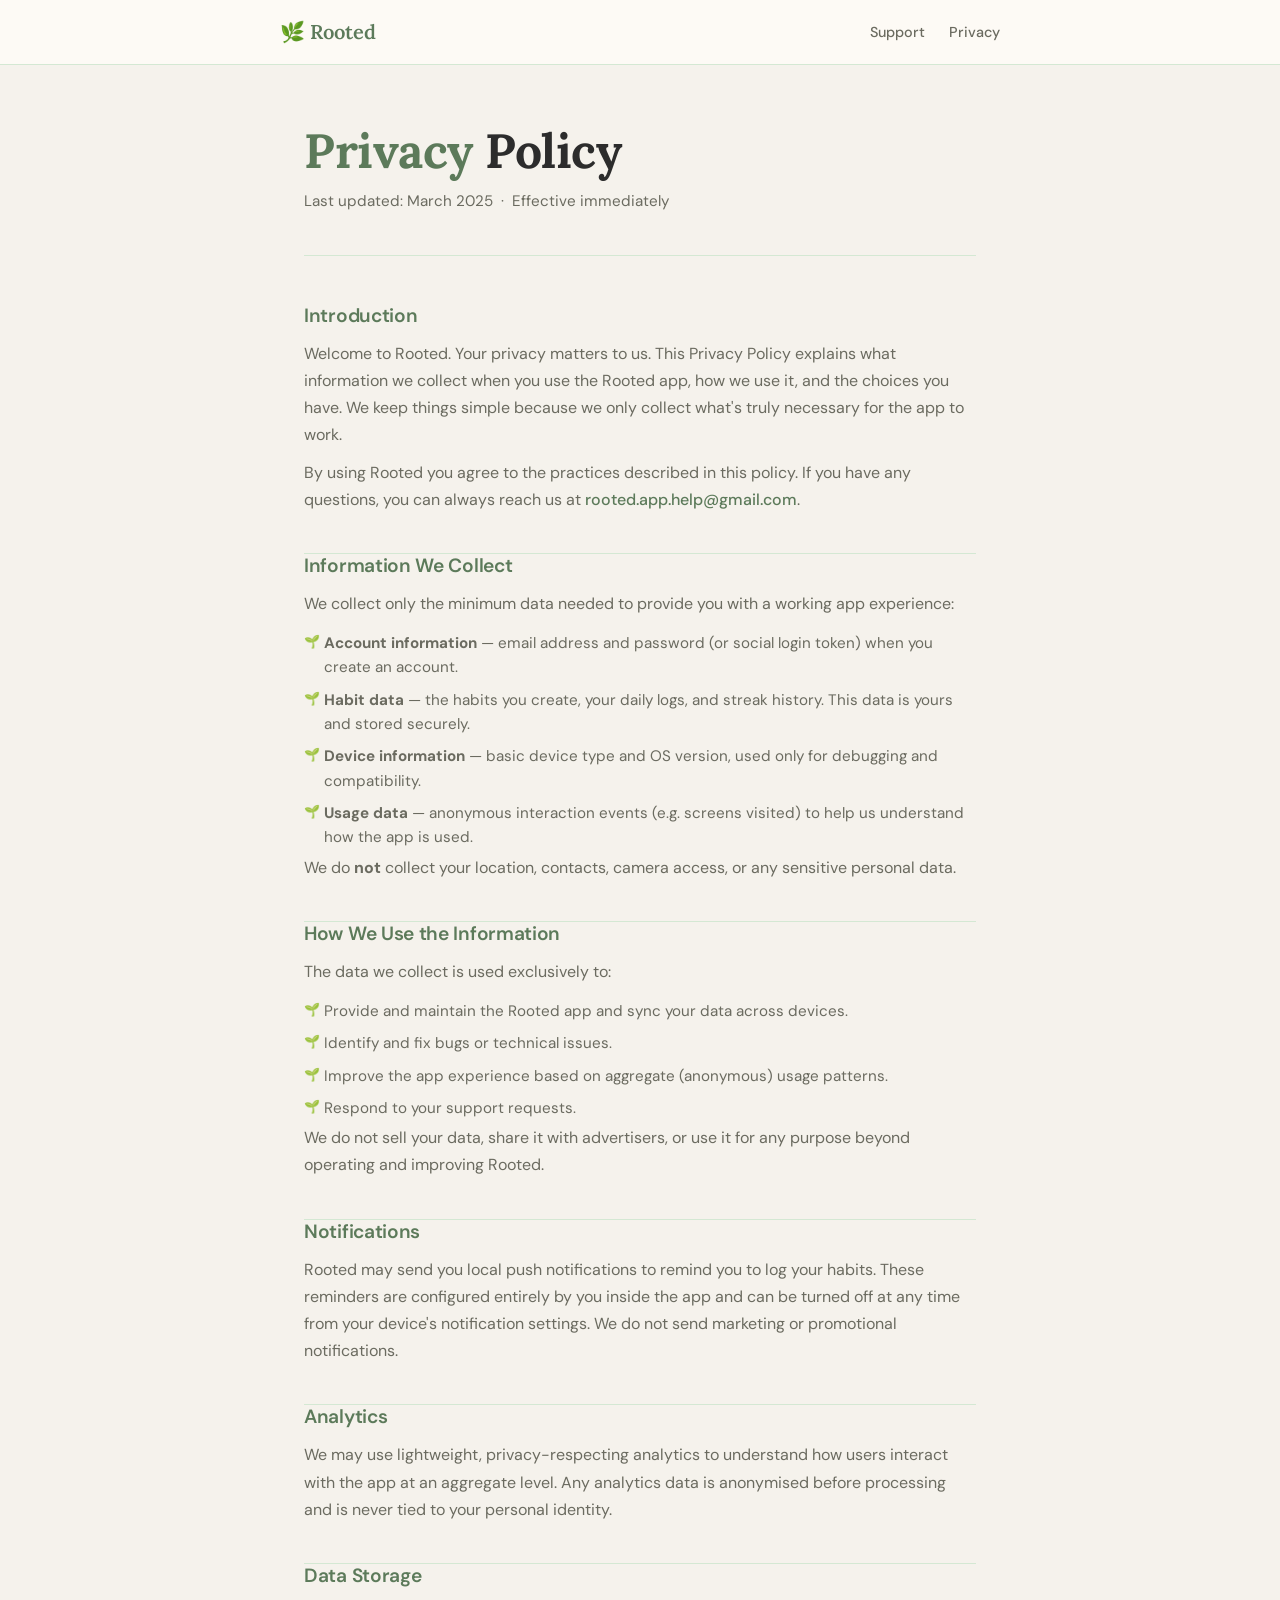
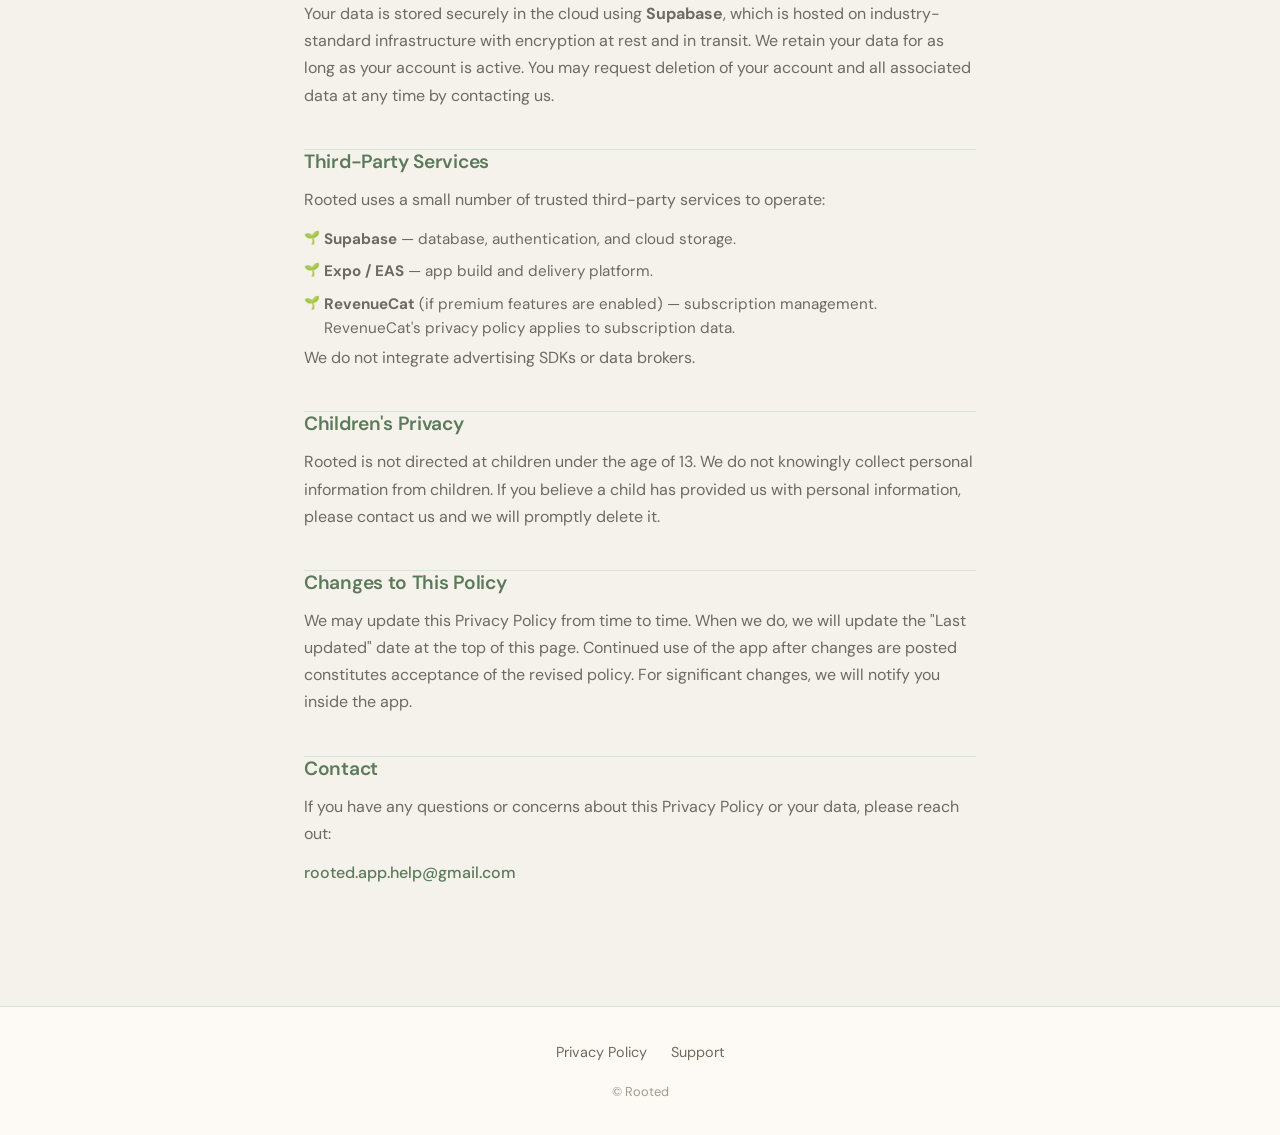
==== privacy.html @ 928f8c45 "minor changes" ====
<!DOCTYPE html>
<html lang="en">
<head>
  <meta charset="UTF-8" />
  <meta name="viewport" content="width=device-width, initial-scale=1.0" />
  <title>Privacy Policy — Rooted</title>
  <meta name="description" content="Rooted privacy policy — how we collect, use, and protect your data." />
  <link rel="preconnect" href="https://fonts.googleapis.com" />
  <link href="https://fonts.googleapis.com/css2?family=Lora:ital,wght@0,400;0,600;1,400&family=DM+Sans:wght@300;400;500;600&display=swap" rel="stylesheet" />
  <link rel="stylesheet" href="styles.css" />
</head>
<body>

  <!-- Navigation -->
  <nav>
    <div class="nav-inner">
      <a href="index.html" class="nav-logo">🌿 Rooted</a>
      <ul class="nav-links">
        <li><a href="support.html">Support</a></li>
        <li><a href="privacy.html">Privacy</a></li>
      </ul>
    </div>
  </nav>

  <!-- Page Hero -->
  <div class="container">
    <div class="page-hero">
      <h1><span>Privacy</span> Policy</h1>
      <p>Last updated: March 2025 &nbsp;·&nbsp; Effective immediately</p>
    </div>
  </div>

  <!-- Content -->
  <div class="container prose" style="padding-bottom: 80px;">

    <section>
      <h2>Introduction</h2>
      <p>
        Welcome to Rooted. Your privacy matters to us. This Privacy Policy explains what information we collect when
        you use the Rooted app, how we use it, and the choices you have. We keep things simple because we only collect
        what's truly necessary for the app to work.
      </p>
      <p>
        By using Rooted you agree to the practices described in this policy. If you have any questions, you can always
        reach us at <a href="mailto:rooted.app.help@gmail.com">rooted.app.help@gmail.com</a>.
      </p>
    </section>

    <section>
      <h2>Information We Collect</h2>
      <p>We collect only the minimum data needed to provide you with a working app experience:</p>
      <ul>
        <li><strong>Account information</strong> — email address and password (or social login token) when you create an account.</li>
        <li><strong>Habit data</strong> — the habits you create, your daily logs, and streak history. This data is yours and stored securely.</li>
        <li><strong>Device information</strong> — basic device type and OS version, used only for debugging and compatibility.</li>
        <li><strong>Usage data</strong> — anonymous interaction events (e.g. screens visited) to help us understand how the app is used.</li>
      </ul>
      <p>We do <strong>not</strong> collect your location, contacts, camera access, or any sensitive personal data.</p>
    </section>

    <section>
      <h2>How We Use the Information</h2>
      <p>The data we collect is used exclusively to:</p>
      <ul>
        <li>Provide and maintain the Rooted app and sync your data across devices.</li>
        <li>Identify and fix bugs or technical issues.</li>
        <li>Improve the app experience based on aggregate (anonymous) usage patterns.</li>
        <li>Respond to your support requests.</li>
      </ul>
      <p>We do not sell your data, share it with advertisers, or use it for any purpose beyond operating and improving Rooted.</p>
    </section>

    <section>
      <h2>Notifications</h2>
      <p>
        Rooted may send you local push notifications to remind you to log your habits. These reminders are configured
        entirely by you inside the app and can be turned off at any time from your device's notification settings.
        We do not send marketing or promotional notifications.
      </p>
    </section>

    <section>
      <h2>Analytics</h2>
      <p>
        We may use lightweight, privacy-respecting analytics to understand how users interact with the app at an
        aggregate level. Any analytics data is anonymised before processing and is never tied to your personal identity.
      </p>
    </section>

    <section>
      <h2>Data Storage</h2>
      <p>
        Your data is stored securely in the cloud using <strong>Supabase</strong>, which is hosted on industry-standard
        infrastructure with encryption at rest and in transit. We retain your data for as long as your account is active.
        You may request deletion of your account and all associated data at any time by contacting us.
      </p>
    </section>

    <section>
      <h2>Third-Party Services</h2>
      <p>Rooted uses a small number of trusted third-party services to operate:</p>
      <ul>
        <li><strong>Supabase</strong> — database, authentication, and cloud storage.</li>
        <li><strong>Expo / EAS</strong> — app build and delivery platform.</li>
        <li><strong>RevenueCat</strong> (if premium features are enabled) — subscription management. RevenueCat's privacy policy applies to subscription data.</li>
      </ul>
      <p>We do not integrate advertising SDKs or data brokers.</p>
    </section>

    <section>
      <h2>Children's Privacy</h2>
      <p>
        Rooted is not directed at children under the age of 13. We do not knowingly collect personal information from
        children. If you believe a child has provided us with personal information, please contact us and we will
        promptly delete it.
      </p>
    </section>

    <section>
      <h2>Changes to This Policy</h2>
      <p>
        We may update this Privacy Policy from time to time. When we do, we will update the "Last updated" date at the
        top of this page. Continued use of the app after changes are posted constitutes acceptance of the revised policy.
        For significant changes, we will notify you inside the app.
      </p>
    </section>

    <section>
      <h2>Contact</h2>
      <p>
        If you have any questions or concerns about this Privacy Policy or your data, please reach out:
      </p>
      <p style="margin-top: 12px;">
        <a href="mailto:rooted.app.help@gmail.com">rooted.app.help@gmail.com</a>
      </p>
    </section>

  </div>

  <!-- Footer -->
  <footer>
    <div class="footer-inner">
      <ul class="footer-links">
        <li><a href="privacy.html">Privacy Policy</a></li>
        <li><a href="support.html">Support</a></li>
      </ul>
      <p class="footer-copy">&copy; Rooted</p>
    </div>
  </footer>

</body>
</html>
---- styles.css ----
/* =============================================
   Rooted — Website Stylesheet
   ============================================= */

:root {
  --bg-warm: #F5F2EC;
  --bg-cream: #FDFAF5;
  --green: #5C7A5A;
  --green-mid: #8BAF89;
  --green-pale: #D4E8D3;
  --sand: #E8D5B0;
  --sand-dark: #C4A882;
  --text: #2C2C2C;
  --text-mid: #6B6B60;
  --text-light: #9B9B8E;
  --radius: 16px;
  --radius-sm: 10px;
  --max-width: 720px;
}

*, *::before, *::after {
  box-sizing: border-box;
  margin: 0;
  padding: 0;
}

html {
  font-size: 16px;
  scroll-behavior: smooth;
}

body {
  font-family: 'DM Sans', -apple-system, BlinkMacSystemFont, 'Segoe UI', sans-serif;
  background: var(--bg-warm);
  color: var(--text);
  line-height: 1.6;
  min-height: 100vh;
}

/* ── Typography ── */
h1, h2, h3 {
  font-family: 'Lora', Georgia, serif;
  line-height: 1.25;
  color: var(--text);
}

h1 { font-size: clamp(2rem, 5vw, 3rem); letter-spacing: -0.5px; }
h2 { font-size: clamp(1.4rem, 3vw, 1.9rem); letter-spacing: -0.3px; }
h3 { font-size: 1.15rem; font-family: 'DM Sans', sans-serif; font-weight: 600; }

p {
  color: var(--text-mid);
  font-size: 1rem;
  line-height: 1.7;
}

a {
  color: var(--green);
  text-decoration: none;
}

a:hover {
  text-decoration: underline;
}

/* ── Layout ── */
.container {
  max-width: var(--max-width);
  margin: 0 auto;
  padding: 0 24px;
}

section {
  padding: 64px 0;
}

/* ── Nav ── */
nav {
  background: var(--bg-cream);
  border-bottom: 1px solid var(--green-pale);
  padding: 16px 24px;
  position: sticky;
  top: 0;
  z-index: 100;
}

.nav-inner {
  max-width: var(--max-width);
  margin: 0 auto;
  display: flex;
  align-items: center;
  justify-content: space-between;
}

.nav-logo {
  font-family: 'Lora', serif;
  font-size: 1.25rem;
  color: var(--green);
  font-weight: 600;
  text-decoration: none;
}

.nav-logo:hover {
  text-decoration: none;
  color: var(--green);
  opacity: 0.85;
}

.nav-links {
  display: flex;
  gap: 24px;
  list-style: none;
}

.nav-links a {
  font-size: 0.9rem;
  color: var(--text-mid);
  font-weight: 500;
}

.nav-links a:hover {
  color: var(--green);
  text-decoration: none;
}

/* ── Hero ── */
.hero {
  padding: 80px 0 72px;
  text-align: center;
}

.hero-plant {
  font-size: 3.5rem;
  margin-bottom: 24px;
  display: block;
}

.hero h1 {
  margin-bottom: 12px;
}

.hero h1 span {
  color: var(--green);
}

.hero-tagline {
  font-size: 1.2rem;
  color: var(--text-mid);
  margin-bottom: 20px;
  font-style: italic;
  font-family: 'Lora', serif;
}

.hero-desc {
  max-width: 500px;
  margin: 0 auto 40px;
  font-size: 1rem;
  color: var(--text-mid);
}

/* ── Buttons ── */
.btn-group {
  display: flex;
  gap: 12px;
  justify-content: center;
  flex-wrap: wrap;
}

.btn {
  display: inline-flex;
  align-items: center;
  gap: 8px;
  padding: 13px 24px;
  border-radius: var(--radius-sm);
  font-size: 0.95rem;
  font-weight: 600;
  font-family: 'DM Sans', sans-serif;
  cursor: pointer;
  transition: opacity 0.15s ease, transform 0.1s ease;
  text-decoration: none;
}

.btn:hover {
  opacity: 0.88;
  transform: translateY(-1px);
  text-decoration: none;
}

.btn:active {
  transform: translateY(0);
}

.btn-primary {
  background: var(--green);
  color: #fff;
}

.btn-outline {
  background: transparent;
  color: var(--green);
  border: 1.5px solid var(--green);
}

/* ── Features ── */
.features {
  background: var(--bg-cream);
  border-top: 1px solid var(--green-pale);
  border-bottom: 1px solid var(--green-pale);
}

.features-grid {
  display: grid;
  grid-template-columns: repeat(auto-fit, minmax(200px, 1fr));
  gap: 32px;
  margin-top: 40px;
}

.feature-card {
  background: var(--bg-warm);
  border-radius: var(--radius);
  padding: 28px 24px;
  border: 1px solid var(--green-pale);
}

.feature-icon {
  font-size: 2rem;
  margin-bottom: 14px;
  display: block;
}

.feature-card h3 {
  margin-bottom: 8px;
  color: var(--text);
}

.feature-card p {
  font-size: 0.9rem;
}

/* ── Download ── */
.download {
  text-align: center;
}

.download h2 {
  margin-bottom: 12px;
}

.download p {
  margin-bottom: 32px;
}

.store-note {
  margin-top: 16px;
  font-size: 0.8rem;
  color: var(--text-light);
}

/* ── Footer ── */
footer {
  background: var(--bg-cream);
  border-top: 1px solid var(--green-pale);
  padding: 32px 24px;
  text-align: center;
}

.footer-inner {
  max-width: var(--max-width);
  margin: 0 auto;
}

.footer-links {
  display: flex;
  justify-content: center;
  gap: 24px;
  list-style: none;
  margin-bottom: 16px;
}

.footer-links a {
  font-size: 0.9rem;
  color: var(--text-mid);
}

.footer-copy {
  font-size: 0.8rem;
  color: var(--text-light);
}

/* ── Section headers ── */
.section-header {
  text-align: center;
  margin-bottom: 8px;
}

.section-sub {
  text-align: center;
  color: var(--text-mid);
  max-width: 460px;
  margin: 0 auto;
  font-size: 0.95rem;
}

/* ── Page (privacy / support) ── */
.page-hero {
  padding: 56px 0 40px;
  border-bottom: 1px solid var(--green-pale);
  margin-bottom: 48px;
}

.page-hero h1 span {
  color: var(--green);
}

.page-hero p {
  margin-top: 8px;
  font-size: 0.95rem;
}

.prose section {
  padding: 0 0 40px;
  border-bottom: 1px solid var(--green-pale);
  margin-bottom: 0;
}

.prose section:last-child {
  border-bottom: none;
}

.prose h2 {
  font-size: 1.2rem;
  margin-bottom: 12px;
  color: var(--green);
  font-family: 'DM Sans', sans-serif;
  font-weight: 600;
}

.prose p + p {
  margin-top: 10px;
}

.prose ul {
  list-style: none;
  margin-top: 10px;
}

.prose ul li {
  padding: 4px 0 4px 20px;
  position: relative;
  color: var(--text-mid);
  font-size: 0.95rem;
}

.prose ul li::before {
  content: '🌱';
  position: absolute;
  left: 0;
  font-size: 0.8rem;
  top: 5px;
}

.prose a {
  color: var(--green);
  font-weight: 500;
}

/* ── Support FAQ ── */
.faq-item {
  background: var(--bg-cream);
  border: 1px solid var(--green-pale);
  border-radius: var(--radius-sm);
  padding: 20px 24px;
  margin-bottom: 12px;
}

.faq-item h3 {
  font-size: 0.95rem;
  font-weight: 600;
  margin-bottom: 6px;
  color: var(--text);
}

.faq-item p {
  font-size: 0.9rem;
}

.contact-card {
  background: var(--green-pale);
  border-radius: var(--radius);
  padding: 32px 28px;
  text-align: center;
  margin-top: 8px;
}

.contact-card h2 {
  margin-bottom: 10px;
  font-size: 1.4rem;
}

.contact-card p {
  margin-bottom: 20px;
}

.contact-email {
  display: inline-block;
  font-size: 1rem;
  font-weight: 600;
  color: var(--green);
  background: #fff;
  padding: 12px 24px;
  border-radius: var(--radius-sm);
  border: 1.5px solid var(--green-mid);
}

.contact-email:hover {
  text-decoration: none;
  background: var(--bg-warm);
}

/* ── Responsive ── */
@media (max-width: 480px) {
  .nav-links { display: none; }
  .features-grid { grid-template-columns: 1fr; }
  section { padding: 48px 0; }
  .hero { padding: 56px 0 48px; }
}
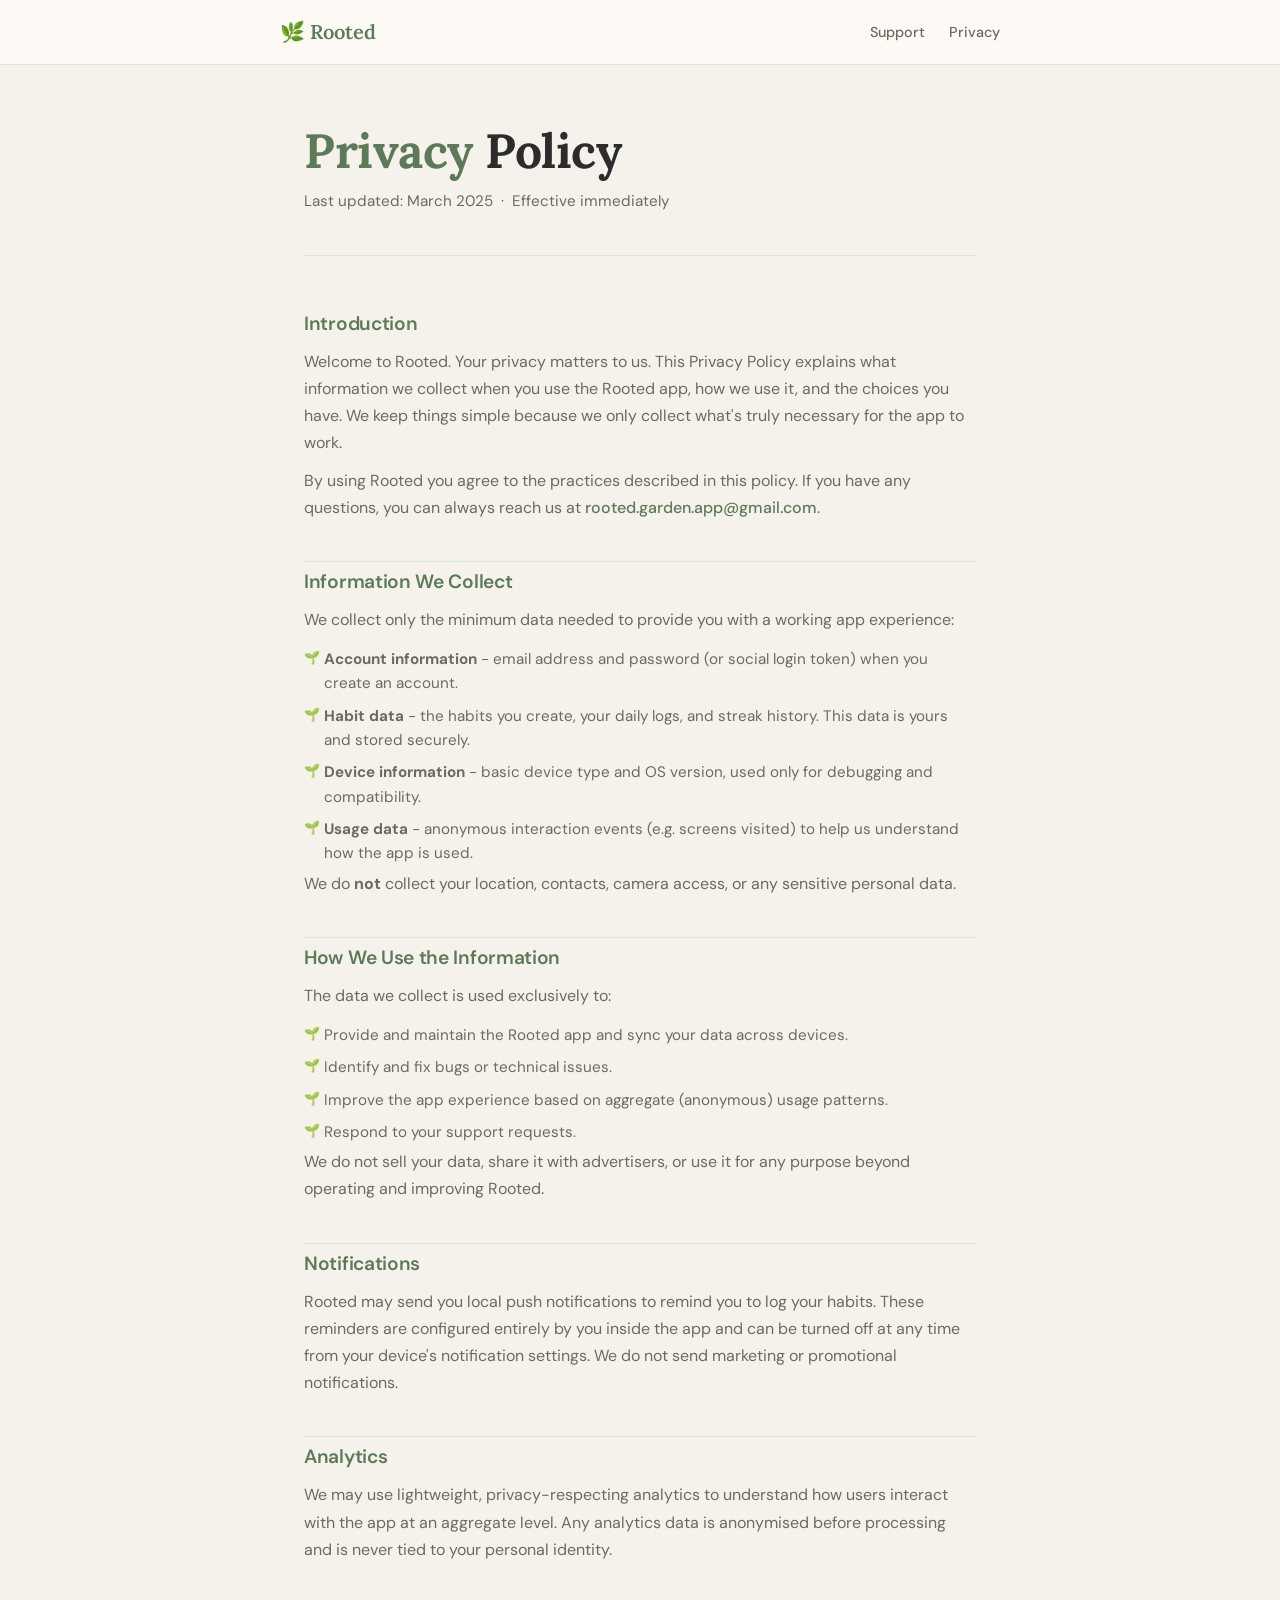
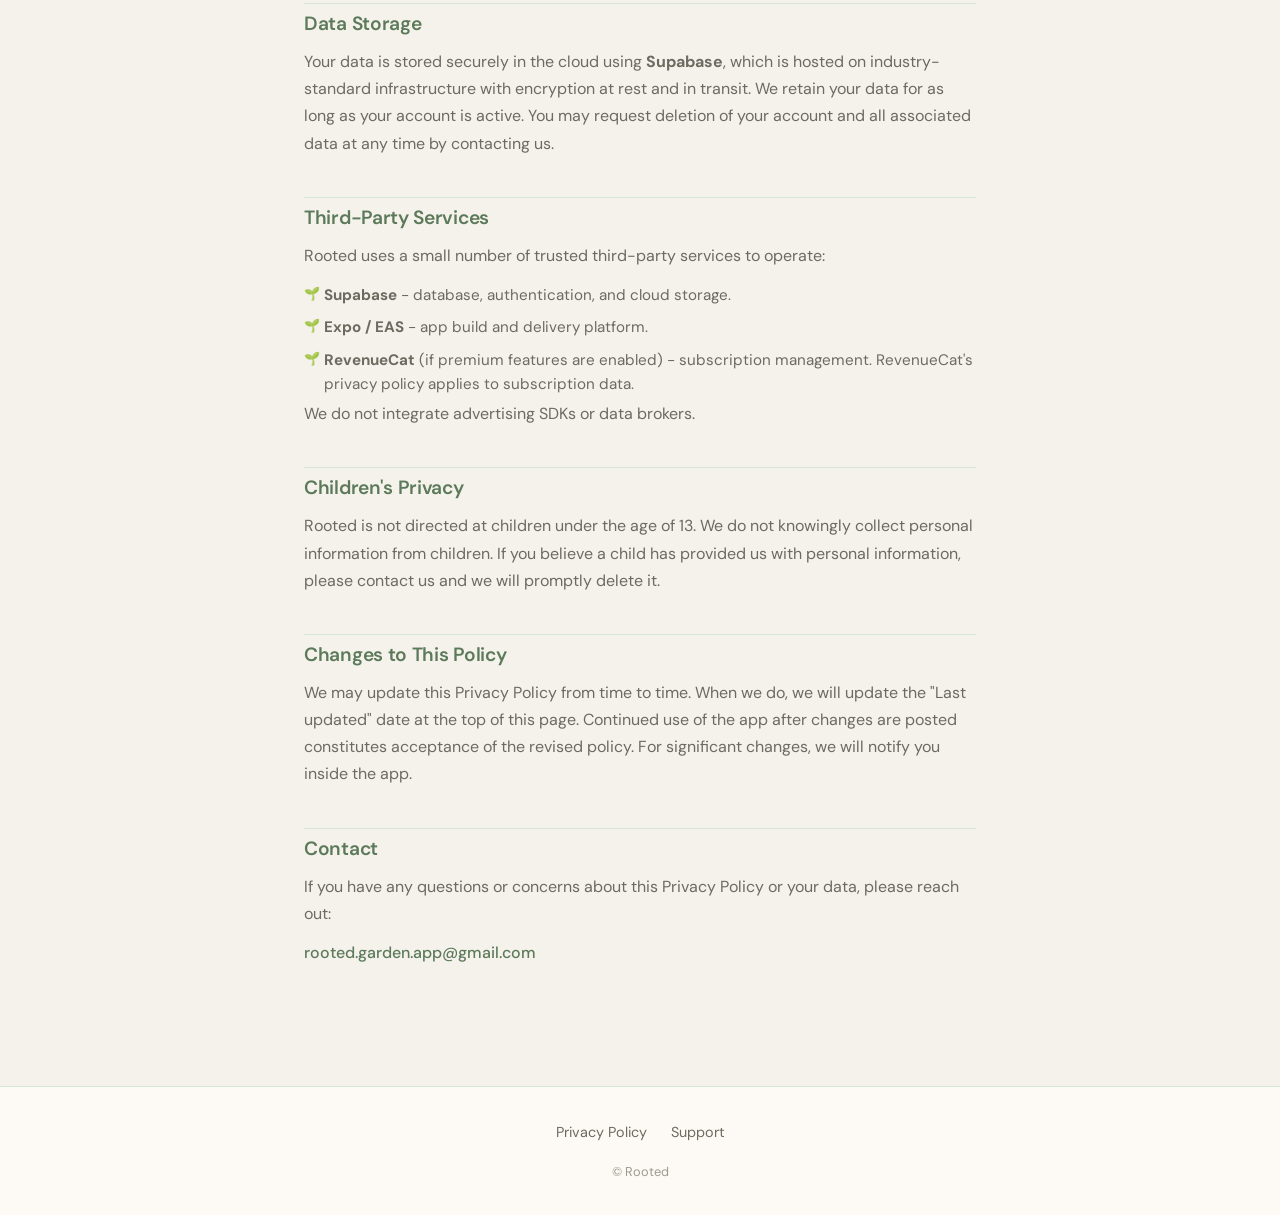
==== commit 4b16a073: "minor changes" ====
--- a/privacy.html
+++ b/privacy.html
@@ -3,8 +3,8 @@
 <head>
   <meta charset="UTF-8" />
   <meta name="viewport" content="width=device-width, initial-scale=1.0" />
-  <title>Privacy Policy — Rooted</title>
-  <meta name="description" content="Rooted privacy policy — how we collect, use, and protect your data." />
+  <title>Privacy Policy - Rooted</title>
+  <meta name="description" content="Rooted privacy policy - how we collect, use, and protect your data." />
   <link rel="preconnect" href="https://fonts.googleapis.com" />
   <link href="https://fonts.googleapis.com/css2?family=Lora:ital,wght@0,400;0,600;1,400&family=DM+Sans:wght@300;400;500;600&display=swap" rel="stylesheet" />
   <link rel="stylesheet" href="styles.css" />
@@ -42,7 +42,7 @@
       </p>
       <p>
         By using Rooted you agree to the practices described in this policy. If you have any questions, you can always
-        reach us at <a href="mailto:rooted.app.help@gmail.com">rooted.app.help@gmail.com</a>.
+        reach us at <a href="mailto:rooted.garden.app@gmail.com">rooted.garden.app@gmail.com</a>.
       </p>
     </section>
 
@@ -50,10 +50,10 @@
       <h2>Information We Collect</h2>
       <p>We collect only the minimum data needed to provide you with a working app experience:</p>
       <ul>
-        <li><strong>Account information</strong> — email address and password (or social login token) when you create an account.</li>
-        <li><strong>Habit data</strong> — the habits you create, your daily logs, and streak history. This data is yours and stored securely.</li>
-        <li><strong>Device information</strong> — basic device type and OS version, used only for debugging and compatibility.</li>
-        <li><strong>Usage data</strong> — anonymous interaction events (e.g. screens visited) to help us understand how the app is used.</li>
+        <li><strong>Account information</strong> - email address and password (or social login token) when you create an account.</li>
+        <li><strong>Habit data</strong> - the habits you create, your daily logs, and streak history. This data is yours and stored securely.</li>
+        <li><strong>Device information</strong> - basic device type and OS version, used only for debugging and compatibility.</li>
+        <li><strong>Usage data</strong> - anonymous interaction events (e.g. screens visited) to help us understand how the app is used.</li>
       </ul>
       <p>We do <strong>not</strong> collect your location, contacts, camera access, or any sensitive personal data.</p>
     </section>
@@ -100,9 +100,9 @@
       <h2>Third-Party Services</h2>
       <p>Rooted uses a small number of trusted third-party services to operate:</p>
       <ul>
-        <li><strong>Supabase</strong> — database, authentication, and cloud storage.</li>
-        <li><strong>Expo / EAS</strong> — app build and delivery platform.</li>
-        <li><strong>RevenueCat</strong> (if premium features are enabled) — subscription management. RevenueCat's privacy policy applies to subscription data.</li>
+        <li><strong>Supabase</strong> - database, authentication, and cloud storage.</li>
+        <li><strong>Expo / EAS</strong> - app build and delivery platform.</li>
+        <li><strong>RevenueCat</strong> (if premium features are enabled) - subscription management. RevenueCat's privacy policy applies to subscription data.</li>
       </ul>
       <p>We do not integrate advertising SDKs or data brokers.</p>
     </section>
@@ -131,7 +131,7 @@
         If you have any questions or concerns about this Privacy Policy or your data, please reach out:
       </p>
       <p style="margin-top: 12px;">
-        <a href="mailto:rooted.app.help@gmail.com">rooted.app.help@gmail.com</a>
+        <a href="mailto:rooted.garden.app@gmail.com">rooted.garden.app@gmail.com</a>
       </p>
     </section>
 
--- a/styles.css
+++ b/styles.css
@@ -1,5 +1,5 @@
 /* =============================================
-   Rooted — Website Stylesheet
+   Rooted - Website Stylesheet
    ============================================= */
 
 :root {
@@ -330,6 +330,7 @@
 .prose h2 {
   font-size: 1.2rem;
   margin-bottom: 12px;
+  padding-top: 8px;
   color: var(--green);
   font-family: 'DM Sans', sans-serif;
   font-weight: 600;
